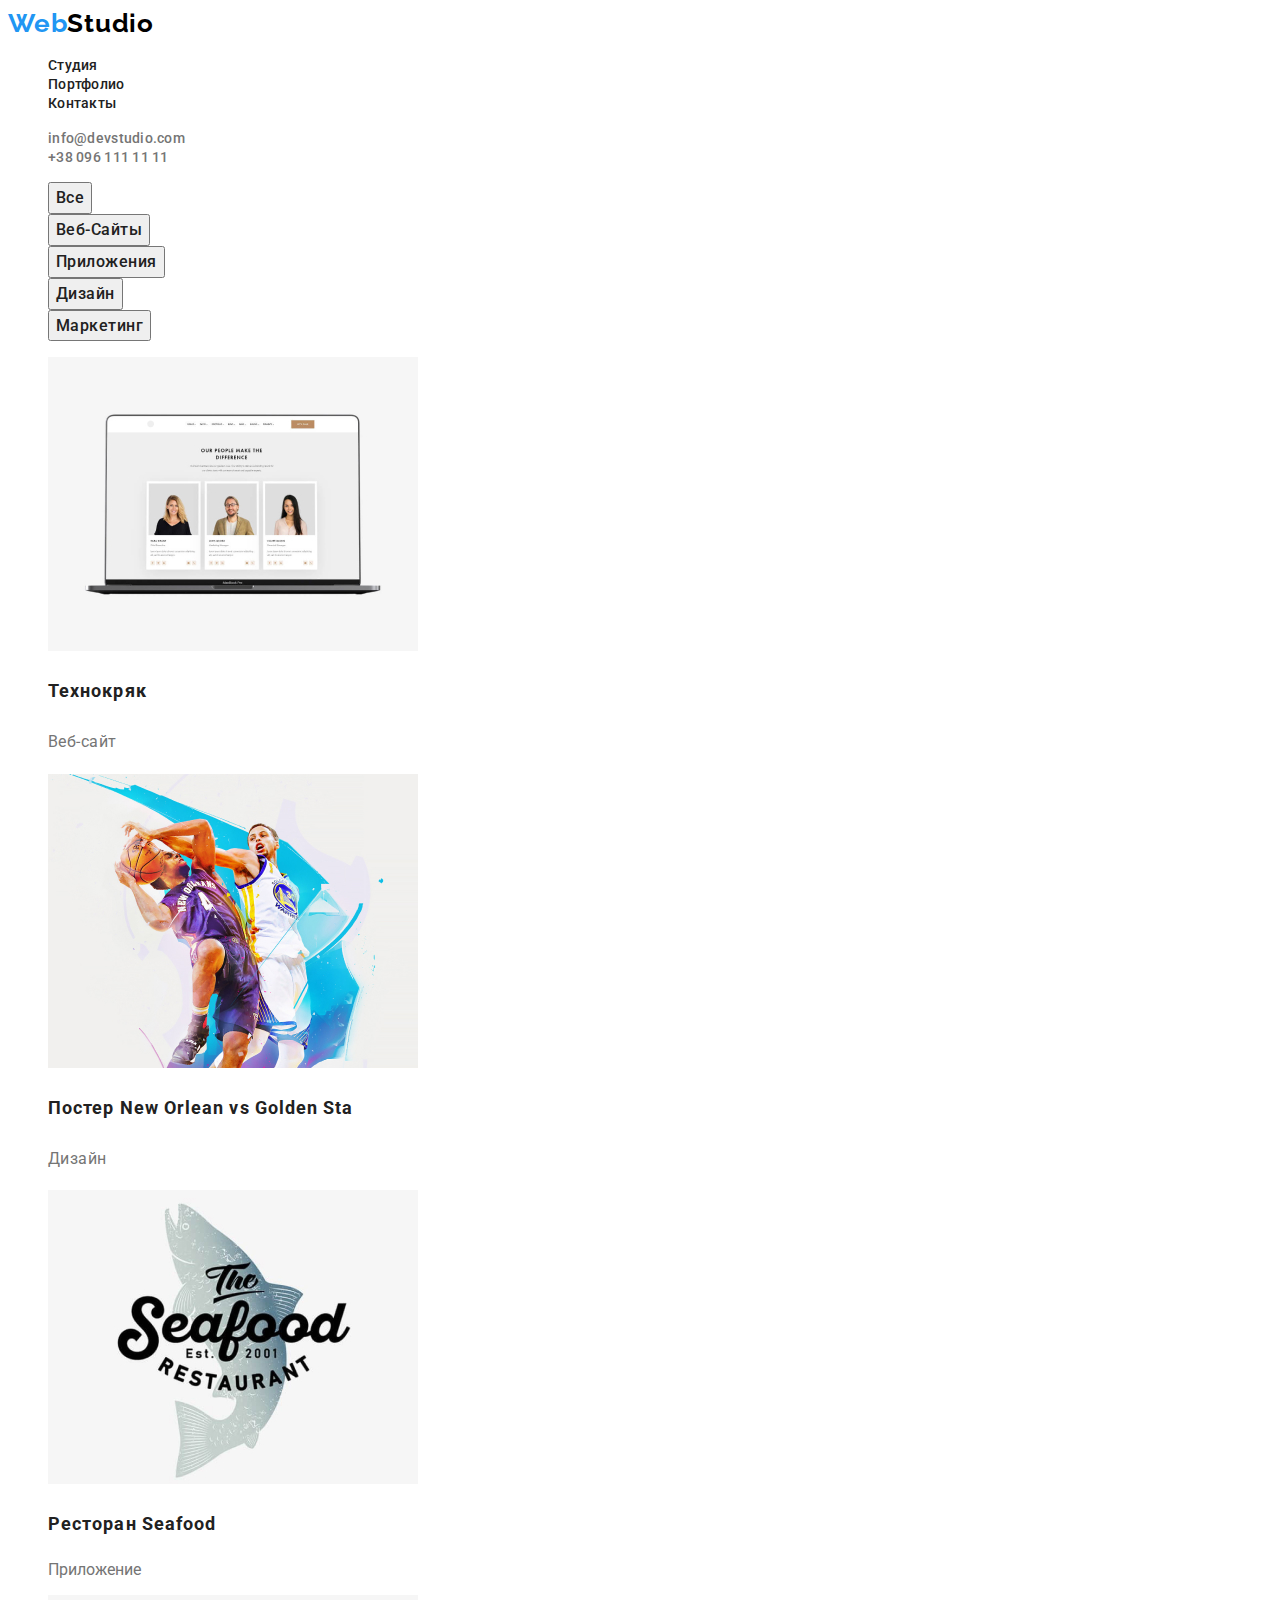
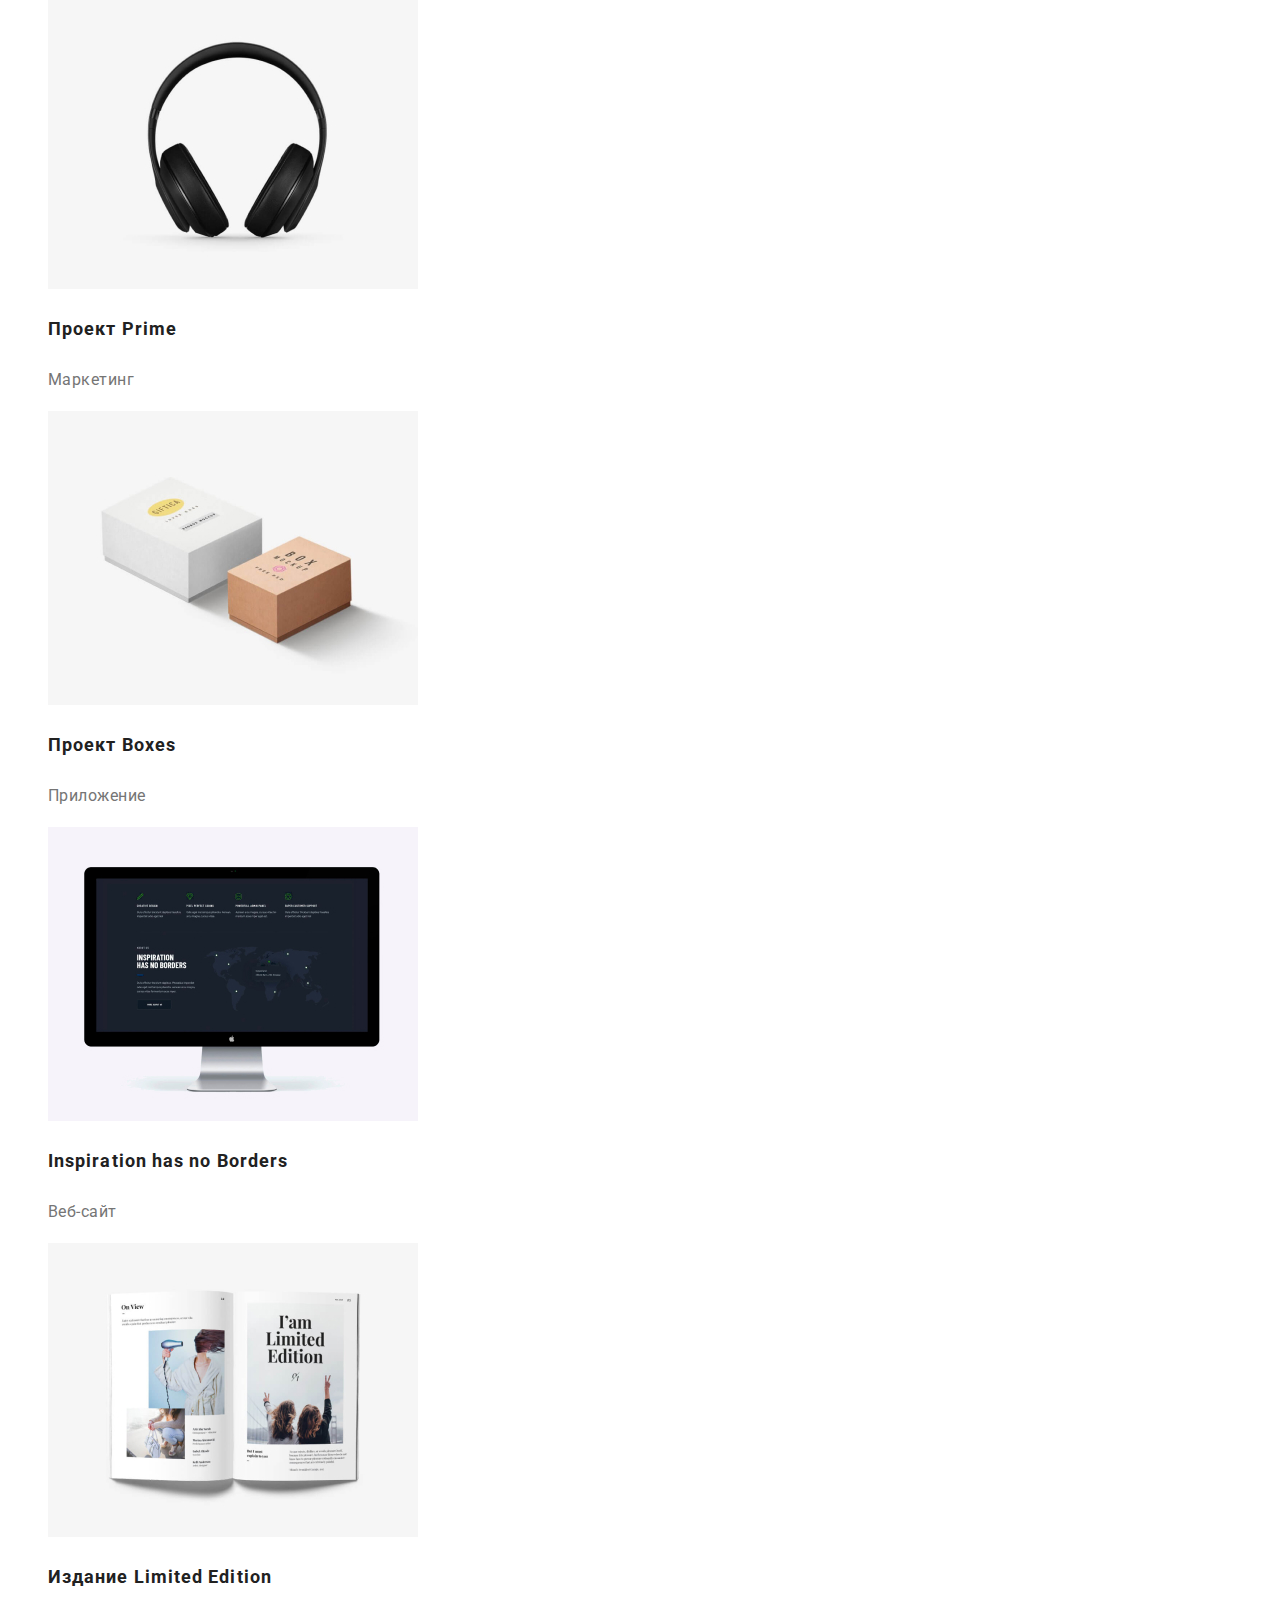
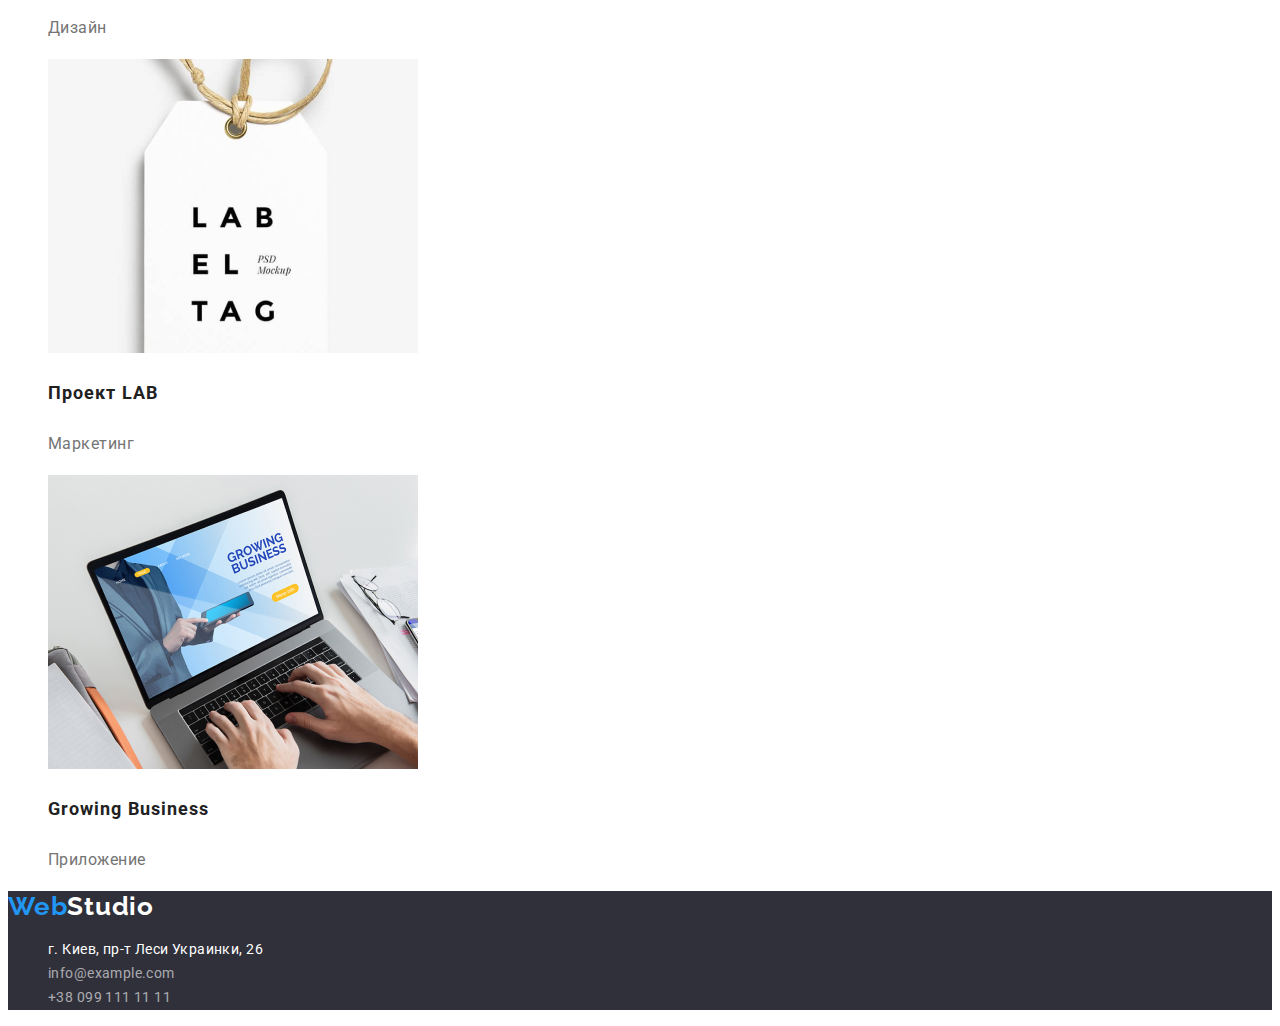
==== portfolio.html @ ed4eb2e2 "Header" ====
<!DOCTYPE html>
<html lang="ru">
<head>
    <meta charset="UTF-8">
    <meta http-equiv="X-UA-Compatible" content="IE=edge">
    <meta name="viewport" content="width=device-width, initial-scale=1.0">
    <link rel="preconnect" href="https://fonts.googleapis.com">
    <link rel="preconnect" href="https://fonts.gstatic.com" crossorigin>
    <link href="https://fonts.googleapis.com/css2?family=Raleway:wght@700&family=Roboto:wght@400;500;700;900&display=swap" rel="stylesheet">
    <title>Портфолио</title>
    <link rel="stylesheet" href="./css/style.css">

</head>
<body>
    <header>
        <nav>
            <a href="./index.html" class="logo-link link"><span class="header-logo">Web</span>Studio</a>
            <ul class="list">
                <li><a href="./index.html" class="header-link link">Студия</a></li>
                <li><a href="./portfolio.html" class="header-link link">Портфолио</a></li>
                <li><a href="" class="header-link link">Контакты</a></li>
            </ul>
        </nav>
        <ul class="list">
            <li><a href="mailto:info@devstudio.com" class="contacts-link link">info@devstudio.com</a></li>
            <li><a href="tel:+380961111111" class="contacts-link link">+38 096 111 11 11</a></li>
        </ul>
    </header>
<main>
    <section>
        <ul class="list">
            <li><button class="portfolio-btn">Все</button></li>
            <li><button class="portfolio-btn">Веб-Сайты</button></li>
            <li><button class="portfolio-btn">Приложения</button></li>
            <li><button class="portfolio-btn">Дизайн</button></li>
            <li><button class="portfolio-btn">Маркетинг</button></li>
        </ul>
        <ul class="list">
            <li>
                <img src="images/rabota1.jpg" alt="Фото пример работы" width="370">
                <h3 class="portfolio-title">Технокряк</h3>
                <p class="portfolio-text">Веб-сайт</p>
            </li>
            <li>
                <img src="images/rabota2.jpg" alt="Фото пример работы" width="370">
                <h3 class="portfolio-title">Постер New Orlean vs Golden Sta</h3>
                <p class="portfolio-text">Дизайн</p>
            </li>
            <li>
                <img src="images/rabota3.jpg" alt="Фото пример работы" width="370">
                <h3 class="portfolio-title">Ресторан Seafood</h3>
                <p>Приложение</p>
            </li>
            <li>
                <img src="images/rabota4.jpg" alt="Фото пример работы" width="370">
                <h3 class="portfolio-title">Проект Prime</h3>
                <p class="portfolio-text">Маркетинг</p>
            </li>
            <li>
                <img src="images/rabota5.jpg" alt="Фото пример работы" width="370">
                <h3 class="portfolio-title">Проект Boxes</h3>
                <p class="portfolio-text">Приложение</p>
            </li>
            <li>
                <img src="images/rabota6.jpg" alt="Фото пример работы" width="370">
                <h3 class="portfolio-title">Inspiration has no Borders</h3>
                <p class="portfolio-text">Веб-сайт</p>
            </li>
            <li>
                <img src="images/rabota7.jpg" alt="Фото пример работы" width="370">
                <h3 class="portfolio-title">Издание Limited Edition</h3>
                <p class="portfolio-text">Дизайн</p>
            </li>
            <li>
                <img src="images/rabota8.jpg" alt="Фото пример работы" width="370">
                <h3 class="portfolio-title">Проект LAB</h3>
                <p class="portfolio-text">Маркетинг</p>
            </li>
            <li>
                <img src="images/rabota9.jpg" alt="Фото пример работы" width="370">
                <h3 class="portfolio-title">Growing Business</h3>
                <p class="portfolio-text">Приложение</p>
            </li>
        </ul>
    </section>

</main>
<footer>
    <div class="footer">
        <a href="./index.html" class="footer-link link"><span class="footer-logo">Web</span>Studio</a>
        <address>
            <ul class="list">
                <li>
                    <a target="_blank"
                        href="https://www.google.com.ua/maps/search/%D0%B3.+%D0%9A%D0%B8%D0%B5%D0%B2,+%D0%BF%D1%80-%D1%82+%D0%9B%D0%B5%D1%81%D0%B8+%D0%A3%D0%BA%D1%80%D0%B0%D0%B8%D0%BD%D0%BA%D0%B8,+26/@50.428065,30.52055,13z?hl=ru"
                        class="footer-map link">г. Киев, пр-т Леси Украинки, 26</a>
                </li>
                <li>
                    <a href="mailto:info@devstudio.com" class="footer-contact link">info@example.com</a>
                </li>
                <li>
                    <a href="tel:+380961111111" class="footer-contact link">+38 099 111 11 11</a>
                </li>
        
            </ul>
        </address>

    </div>
</footer>

</body>
</html>
---- css/style.css ----
:root {
  --first-bg-color: #e5e5e5;
  --second-bg-color: #2f303a;
  --first-fonts-color: #757575;
  --second-fonts-color: #212121;
  --third-fonts-color: #ffffff;
  --accent-color: #2196f3;
}
body {
  font-family: "roboto", sans-serif;
  color: var(--first-fonts-color);
  
}
.list {
  list-style: none;
}

.link {
  outline: none;
  text-decoration: none;
}
.visually-hidden {
  position: absolute;
  white-space: nowrap;
  width: 1px;
  height: 1px;
  overflow: hidden;
  border: 0;
  padding: 0;
  clip: rect(0 0 0 0);
  clip-path: inset(50%);
  margin: -1px;
}

/*-------------- HEADER------------ */

.container{
  width: 1200px;
  padding: 0 15px;
  margin: 0 auto;
  border: solid var(--accent-color) 1px;
}
header .container{
  display: flex;
  align-items: center;
}
.header-list{
  display: flex;
}
.header-contacts{
  display: flex;
}

.header-logo {
  color: var(--accent-color);
}
.logo-link {
  font-family: "Raleway", sans-serif;
  font-weight: 700;
  font-size: 26px;
  line-height: 1.19;
  letter-spacing: 0.03em;
  color: #000000;
}
.header-link {
  color: var(--second-fonts-color);
  font-weight: 500;
  font-size: 14px;
  line-height: 1.14;
  letter-spacing: 0.02em;
}
.header-link:hover,
.header-link:focus {
  color: var(--accent-color);
}
.contacts-link {
  color: var(--first-fonts-color);
  font-weight: 500;
  font-size: 14px;
  line-height: 1.14;
  letter-spacing: 0.02em;
}
.contacts-link:hover,
.contacts-link:focus {
  color: var(--accent-color);
}

/*-------------- HERO------------ */
.hero-contend {
  background-color: var(--second-bg-color);
}
.hero-title {
  color: var(--third-fonts-color);
  font-weight: 900;
  font-size: 44px;
  line-height: 1.36;
  text-transform: uppercase;
}
.hero-btn {
  color: var(--third-fonts-color);
  background-color: var(--accent-color);
  font-family: inherit;
  font-weight: 700;
  font-size: 16px;
  line-height: 1.88;
}

/*-------------- FEATURES------------ */

.features-title {
  font-weight: 700;
  font-size: 14px;
  line-height: 1.14;
  letter-spacing: 0.03em;
  text-transform: uppercase;
  color: #212121;
}
.features-text {
  font-weight: 400;
  font-size: 14px;
  line-height: 1.71;
  letter-spacing: 0.03em;
}

/*-------------- ABOUT------------ */
.about-title {
  font-size: 36px;
  line-height: 1.16;
  letter-spacing: 0.03em;
  color: var(--second-fonts-color);
}

/*-------------- TEAM------------ */
.team-title {
  font-size: 36px;
  line-height: 1.16;
  letter-spacing: 0.03em;
  color: var(--second-fonts-color);
}
.team-name {
  font-weight: 500;
  font-size: 16px;
  line-height: 1.19;
  letter-spacing: 0.03em;
  color: var(--second-fonts-color);
}
.team-position {
  font-size: 16px;
  line-height: 1.19;
  letter-spacing: 0.03em;
}

/*-------------- FOOTER------------ */
.footer {
  background-color: var(--second-bg-color);
}
.footer-link {
  font-family: "Raleway";
  font-weight: 700;
  font-size: 26px;
  line-height: 1.19;
  letter-spacing: 0.03em;
  color: var(--third-fonts-color);
}
.footer-logo {
  color: var(--accent-color);
}
.footer-map {
  font-family: "Roboto";
  font-style: normal;
  font-size: 14px;
  line-height: 1.71;
  letter-spacing: 0.03em;
  color: var(--third-fonts-color);
}
.footer-contact {
  font-family: "Roboto";
  font-style: normal;
  font-size: 14px;
  line-height: 1.71;
  letter-spacing: 0.03em;
  color: rgba(255, 255, 255, 0.6);
}

/*-------------- PORFOLIO------------ */
.portfolio-btn {
  font-family: inherit;
  font-weight: 500;
  font-size: 16px;
  line-height: 1.62;
  letter-spacing: 0.03em;
  color: var(--second-fonts-color);
}
.portfolio-btn:hover,
.portfolio-btn:focus {
  color: var(--third-fonts-color);
  background-color: var(--accent-color);
}
.portfolio-title {
  font-size: 18px;
  line-height: 2;
  letter-spacing: 0.06em;
  color: var(--second-fonts-color);
}
.portfolio-text {
  font-weight: 400;
  font-size: 16px;
  line-height: 1.88;
  letter-spacing: 0.03em;
}
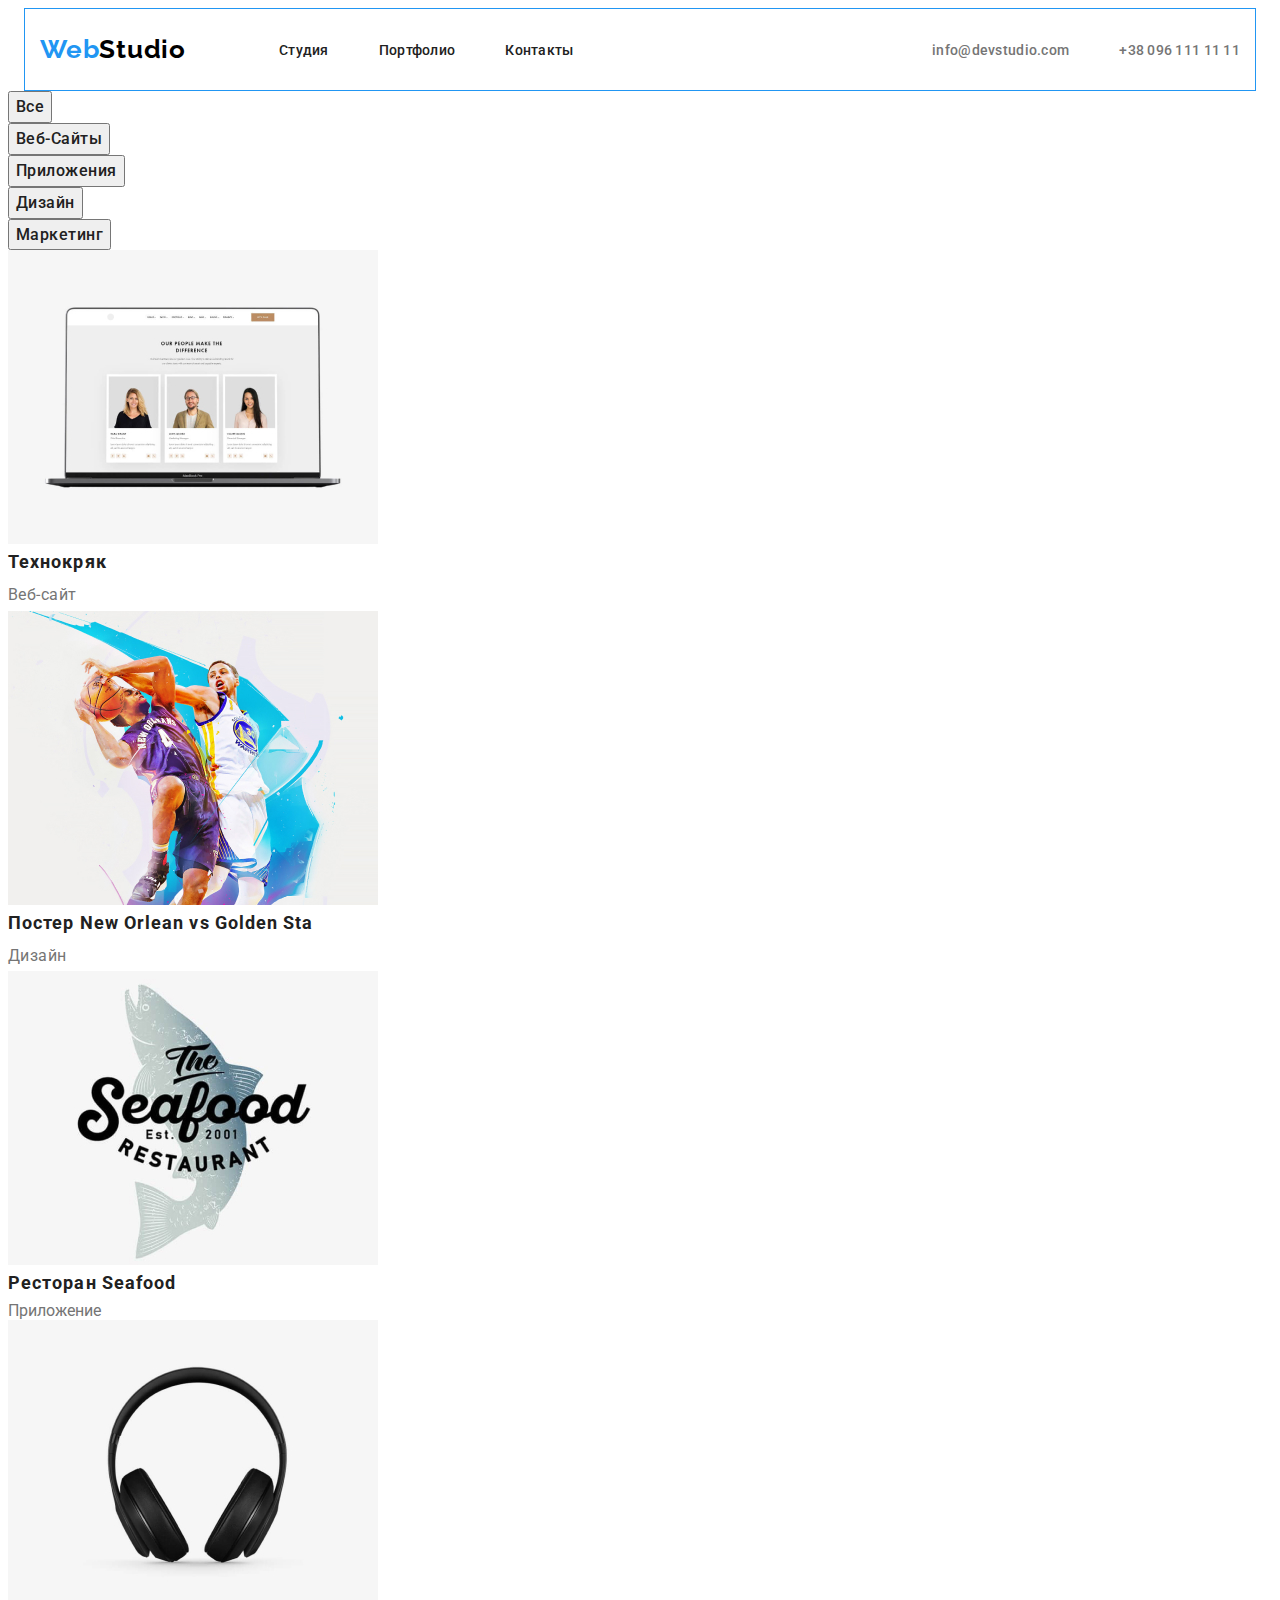
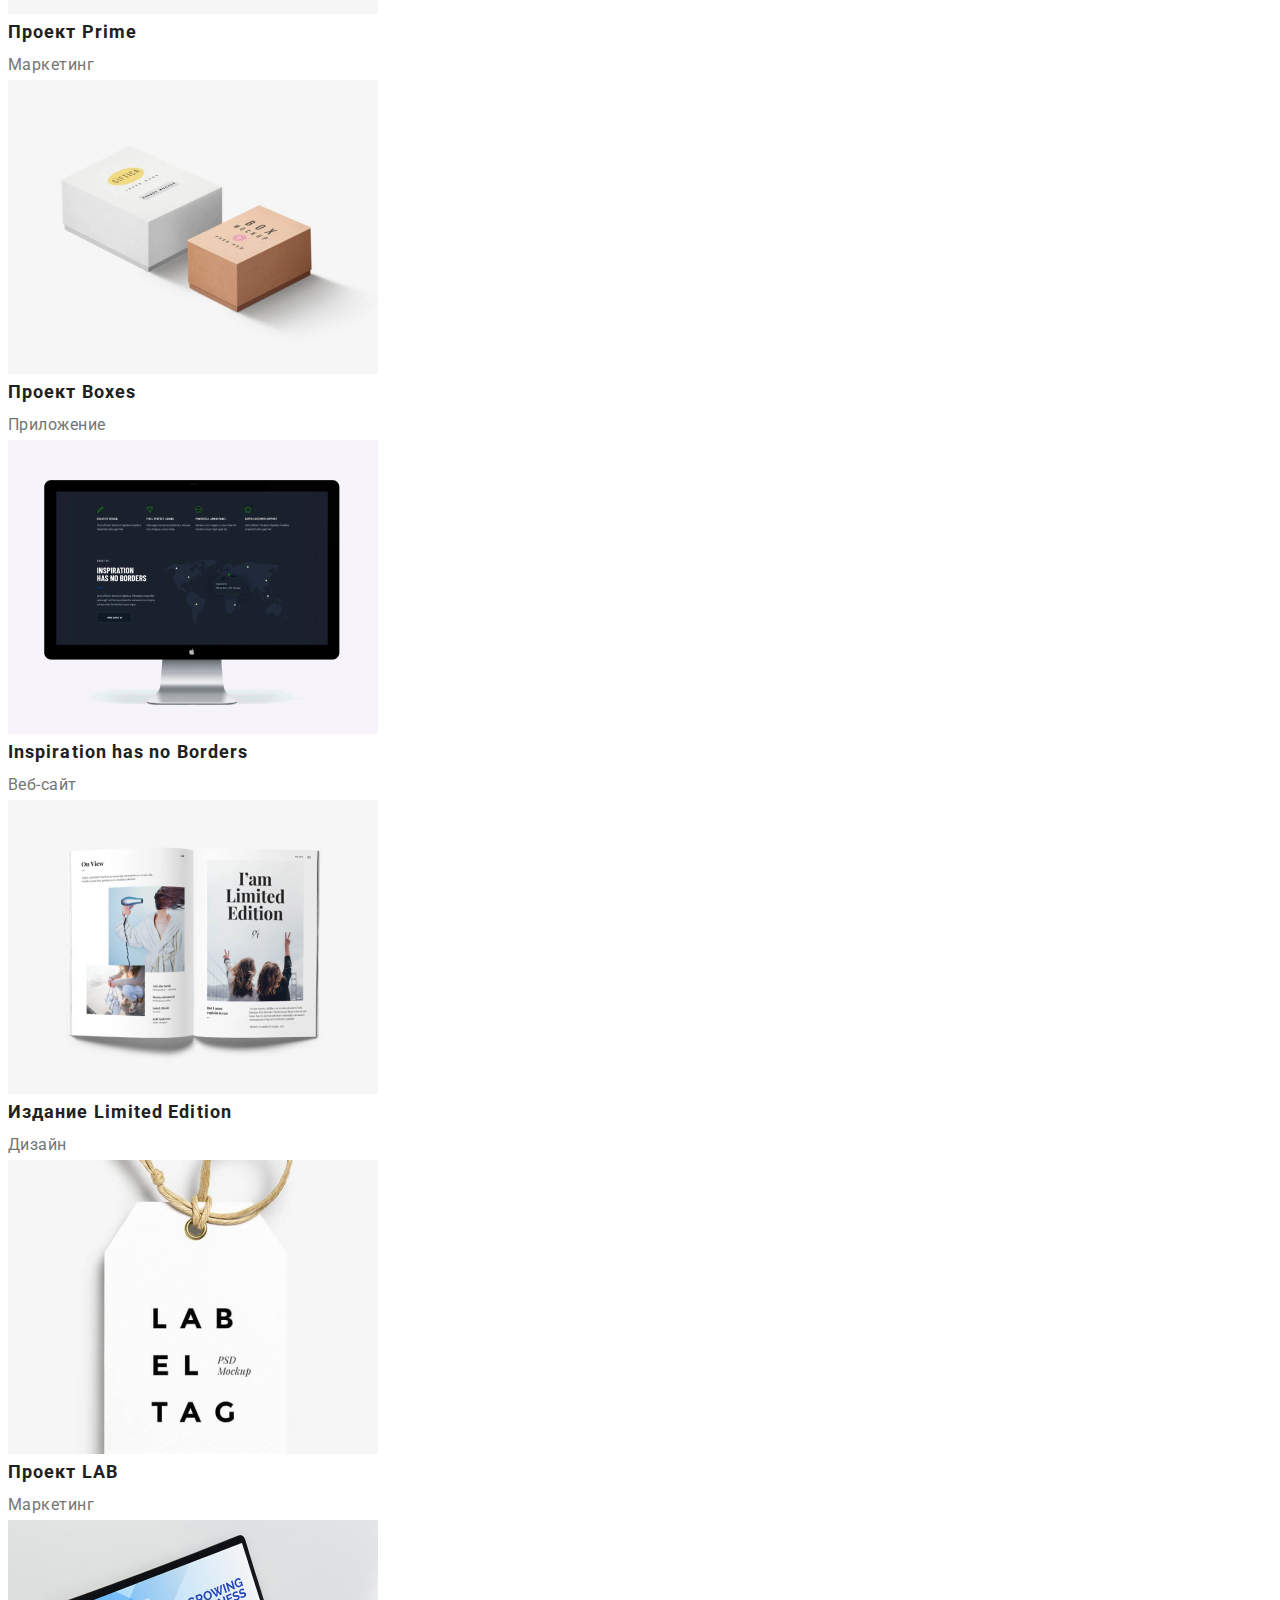
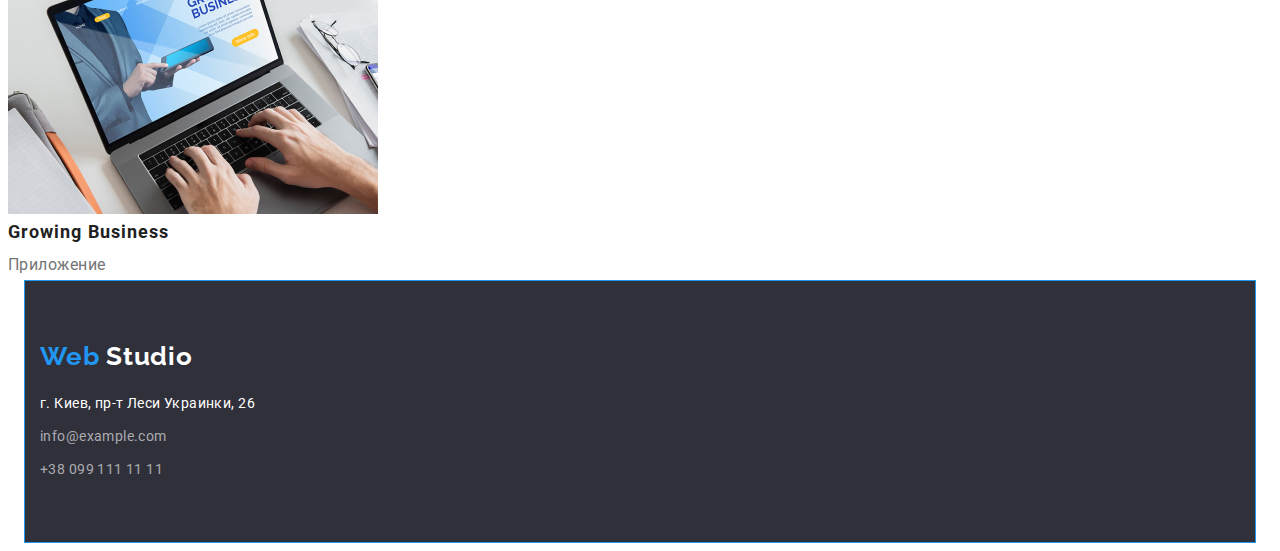
==== commit 9d1866aa: "index done" ====
--- a/portfolio.html
+++ b/portfolio.html
@@ -13,18 +13,24 @@
 </head>
 <body>
     <header>
-        <nav>
+        <div class="container">
             <a href="./index.html" class="logo-link link"><span class="header-logo">Web</span>Studio</a>
-            <ul class="list">
-                <li><a href="./index.html" class="header-link link">Студия</a></li>
-                <li><a href="./portfolio.html" class="header-link link">Портфолио</a></li>
-                <li><a href="" class="header-link link">Контакты</a></li>
-            </ul>
-        </nav>
-        <ul class="list">
-            <li><a href="mailto:info@devstudio.com" class="contacts-link link">info@devstudio.com</a></li>
-            <li><a href="tel:+380961111111" class="contacts-link link">+38 096 111 11 11</a></li>
-        </ul>
+            <nav class="header-nav">
+                <ul class="header-list list">
+                    <li class="nav-item"><a href="./index.html" class="link header-link">Студия</a></li>
+                    <li class="nav-item"><a href="./portfolio.html" class="link header-link">Портфолио</a></li>
+                    <li class="nav-item"><a href="./" class="link header-link">Контакты</a></li>
+                </ul>
+            </nav>
+            <div class="header-conects">
+                <ul class="header-contacts list">
+                    <li class="contact-item"><a href="mailto:info@devstudio.com"
+                            class="contacts-link link">info@devstudio.com</a></li>
+                    <li class="contact-item"><a href="tel:+380961111111" class="contacts-link link">+38 096 111 11 11</a></li>
+                </ul>
+            </div>
+        </div>
+
     </header>
 <main>
     <section>
@@ -86,27 +92,26 @@
 
 </main>
 <footer>
-    <div class="footer">
-        <a href="./index.html" class="footer-link link"><span class="footer-logo">Web</span>Studio</a>
-        <address>
+    <div class="container footer">
+        <a class="footer-link link" href="./index.html"><span class="footer-logo">Web</span> Studio</a>
+        <address class="footer-adress">
             <ul class="list">
-                <li>
+                <li class="adress-item">
                     <a target="_blank"
                         href="https://www.google.com.ua/maps/search/%D0%B3.+%D0%9A%D0%B8%D0%B5%D0%B2,+%D0%BF%D1%80-%D1%82+%D0%9B%D0%B5%D1%81%D0%B8+%D0%A3%D0%BA%D1%80%D0%B0%D0%B8%D0%BD%D0%BA%D0%B8,+26/@50.428065,30.52055,13z?hl=ru"
-                        class="footer-map link">г. Киев, пр-т Леси Украинки, 26</a>
+                        class="footer-map link">г.
+                        Киев, пр-т Леси Украинки, 26</a>
                 </li>
-                <li>
+                <li class="adress-item">
                     <a href="mailto:info@devstudio.com" class="footer-contact link">info@example.com</a>
                 </li>
-                <li>
+                <li class="adress-item">
                     <a href="tel:+380961111111" class="footer-contact link">+38 099 111 11 11</a>
                 </li>
-        
+    
             </ul>
         </address>
-
     </div>
 </footer>
-
 </body>
 </html>--- a/css/style.css
+++ b/css/style.css
@@ -5,6 +5,19 @@
   --second-fonts-color: #212121;
   --third-fonts-color: #ffffff;
   --accent-color: #2196f3;
+}
+p,h1,h2,h3,h4,h5,h6{
+  margin: 0;
+}
+ul,ol{
+  margin: 0;
+  padding-left: 0;
+}
+img{
+  display: block;
+}
+button{
+  display: block;
 }
 body {
   font-family: "roboto", sans-serif;
@@ -32,7 +45,7 @@
   margin: -1px;
 }
 
-/*-------------- HEADER------------ */
+/*-------------- HEADER-------------- */
 
 .container{
   width: 1200px;
@@ -61,7 +74,13 @@
   line-height: 1.19;
   letter-spacing: 0.03em;
   color: #000000;
-}
+
+  margin-right: 93px;
+  padding-top:25px ;
+  padding-bottom: 25px;
+}
+
+
 .header-link {
   color: var(--second-fonts-color);
   font-weight: 500;
@@ -69,10 +88,17 @@
   line-height: 1.14;
   letter-spacing: 0.02em;
 }
+.nav-item:not(:last-child){
+  margin-right: 50px;
+}
+
 .header-link:hover,
 .header-link:focus {
   color: var(--accent-color);
 }
+.header-conects{
+  margin-left: auto;
+}
 .contacts-link {
   color: var(--first-fonts-color);
   font-weight: 500;
@@ -80,21 +106,35 @@
   line-height: 1.14;
   letter-spacing: 0.02em;
 }
+.contact-item:not(:first-child){
+  margin-left: 50px;
+}
+
+
+
 .contacts-link:hover,
 .contacts-link:focus {
   color: var(--accent-color);
 }
 
+
 /*-------------- HERO------------ */
 .hero-contend {
   background-color: var(--second-bg-color);
-}
+  padding-top: 200px;
+  padding-bottom: 200px;
+}
+
 .hero-title {
   color: var(--third-fonts-color);
   font-weight: 900;
   font-size: 44px;
   line-height: 1.36;
   text-transform: uppercase;
+  text-align: center;
+  max-width: 696px;
+  margin: 0 auto ;
+  margin-bottom: 30px;
 }
 .hero-btn {
   color: var(--third-fonts-color);
@@ -103,9 +143,17 @@
   font-weight: 700;
   font-size: 16px;
   line-height: 1.88;
+  align-items: center;
+  text-align: center;
+  letter-spacing: 0.06em;
+  margin: 0 auto;
+
 }
 
 /*-------------- FEATURES------------ */
+.features{
+  padding: 94px 0;
+}
 
 .features-title {
   font-weight: 700;
@@ -114,6 +162,14 @@
   letter-spacing: 0.03em;
   text-transform: uppercase;
   color: #212121;
+
+  margin-bottom: 10px;
+}
+.features-list{
+  display: flex;
+}
+.features-item:not(:last-child){
+  margin-right: 30px;
 }
 .features-text {
   font-weight: 400;
@@ -123,19 +179,47 @@
 }
 
 /*-------------- ABOUT------------ */
+.about {
+  padding-bottom: 94px; 
+}
+.about-list{
+  display: flex;
+}
+.about-item:not(:last-child){
+  margin-right: 30px;
+}
 .about-title {
   font-size: 36px;
   line-height: 1.16;
   letter-spacing: 0.03em;
   color: var(--second-fonts-color);
+  text-align: center;
+  letter-spacing: 0.03em;
+
+  margin-bottom: 50px;
 }
 
 /*-------------- TEAM------------ */
+.team{
+  padding-bottom: 94px;
+}
+.team-list{
+  display: flex;
+}
+.team-item:not(:last-child){
+  margin-right: 30px;
+}
 .team-title {
   font-size: 36px;
   line-height: 1.16;
   letter-spacing: 0.03em;
   color: var(--second-fonts-color);
+  text-align: center;
+  letter-spacing: 0.03em;
+  margin-bottom: 50px;
+}
+.team-img{
+  margin-bottom: 30px;
 }
 .team-name {
   font-weight: 500;
@@ -143,16 +227,25 @@
   line-height: 1.19;
   letter-spacing: 0.03em;
   color: var(--second-fonts-color);
+  text-align: center;
+  letter-spacing: 0.03em;
+
+  margin-bottom: 10px;
 }
 .team-position {
   font-size: 16px;
   line-height: 1.19;
   letter-spacing: 0.03em;
-}
+  text-align: center;
+  letter-spacing: 0.03em;
+}
+
 
 /*-------------- FOOTER------------ */
 .footer {
   background-color: var(--second-bg-color);
+  padding-top: 60px;
+  padding-bottom: 60px;
 }
 .footer-link {
   font-family: "Raleway";
@@ -181,6 +274,12 @@
   letter-spacing: 0.03em;
   color: rgba(255, 255, 255, 0.6);
 }
+.adress-item:not(:last-child){
+  margin-bottom: 9px;
+}
+.footer-adress{
+  margin-top: 20px;
+}
 
 /*-------------- PORFOLIO------------ */
 .portfolio-btn {
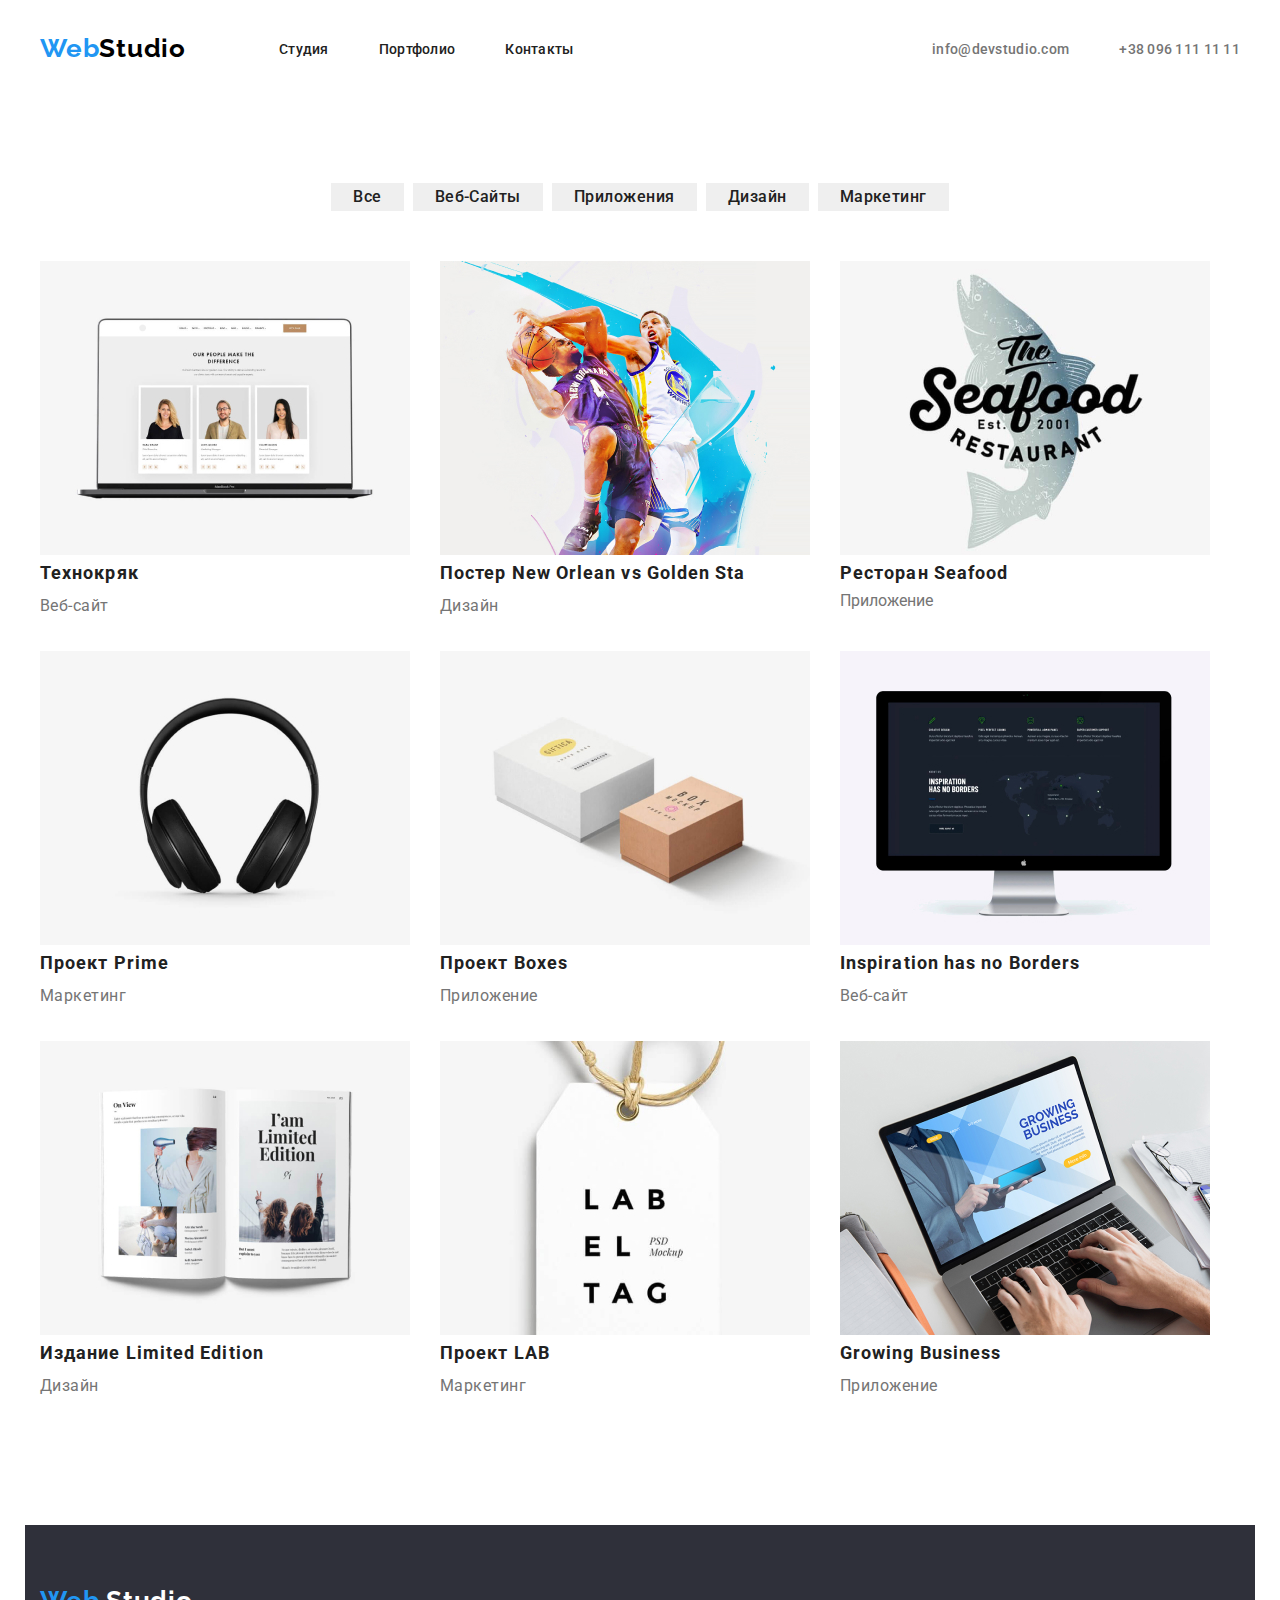
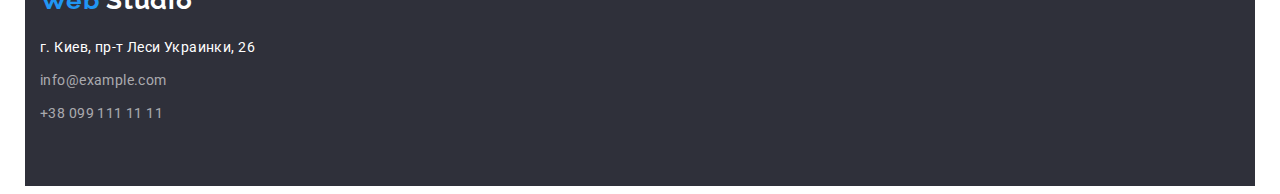
==== commit 6a97e6d8: "finish" ====
--- a/portfolio.html
+++ b/portfolio.html
@@ -33,61 +33,63 @@
 
     </header>
 <main>
-    <section>
-        <ul class="list">
-            <li><button class="portfolio-btn">Все</button></li>
-            <li><button class="portfolio-btn">Веб-Сайты</button></li>
-            <li><button class="portfolio-btn">Приложения</button></li>
-            <li><button class="portfolio-btn">Дизайн</button></li>
-            <li><button class="portfolio-btn">Маркетинг</button></li>
-        </ul>
-        <ul class="list">
-            <li>
-                <img src="images/rabota1.jpg" alt="Фото пример работы" width="370">
-                <h3 class="portfolio-title">Технокряк</h3>
-                <p class="portfolio-text">Веб-сайт</p>
-            </li>
-            <li>
-                <img src="images/rabota2.jpg" alt="Фото пример работы" width="370">
-                <h3 class="portfolio-title">Постер New Orlean vs Golden Sta</h3>
-                <p class="portfolio-text">Дизайн</p>
-            </li>
-            <li>
-                <img src="images/rabota3.jpg" alt="Фото пример работы" width="370">
-                <h3 class="portfolio-title">Ресторан Seafood</h3>
-                <p>Приложение</p>
-            </li>
-            <li>
-                <img src="images/rabota4.jpg" alt="Фото пример работы" width="370">
-                <h3 class="portfolio-title">Проект Prime</h3>
-                <p class="portfolio-text">Маркетинг</p>
-            </li>
-            <li>
-                <img src="images/rabota5.jpg" alt="Фото пример работы" width="370">
-                <h3 class="portfolio-title">Проект Boxes</h3>
-                <p class="portfolio-text">Приложение</p>
-            </li>
-            <li>
-                <img src="images/rabota6.jpg" alt="Фото пример работы" width="370">
-                <h3 class="portfolio-title">Inspiration has no Borders</h3>
-                <p class="portfolio-text">Веб-сайт</p>
-            </li>
-            <li>
-                <img src="images/rabota7.jpg" alt="Фото пример работы" width="370">
-                <h3 class="portfolio-title">Издание Limited Edition</h3>
-                <p class="portfolio-text">Дизайн</p>
-            </li>
-            <li>
-                <img src="images/rabota8.jpg" alt="Фото пример работы" width="370">
-                <h3 class="portfolio-title">Проект LAB</h3>
-                <p class="portfolio-text">Маркетинг</p>
-            </li>
-            <li>
-                <img src="images/rabota9.jpg" alt="Фото пример работы" width="370">
-                <h3 class="portfolio-title">Growing Business</h3>
-                <p class="portfolio-text">Приложение</p>
-            </li>
-        </ul>
+    <section class="porfolio">
+        <div class="container">
+            <ul class="porfolio-buttons list">
+                <li class="portfolio-item"><button class="portfolio-btn btn">Все</button></li>
+                <li class="portfolio-item"><button class="portfolio-btn btn">Веб-Сайты</button></li>
+                <li class="portfolio-item"><button class="portfolio-btn btn">Приложения</button></li>
+                <li class="portfolio-item"><button class="portfolio-btn btn">Дизайн</button></li>
+                <li class="portfolio-item"><button class="portfolio-btn btn">Маркетинг</button></li>
+            </ul>
+            <ul class="example-list list">
+                <li class="example-item">
+                    <img src="images/rabota1.jpg" alt="Фото пример работы" width="370">
+                    <h3 class="portfolio-title">Технокряк</h3>
+                    <p class="portfolio-text">Веб-сайт</p>
+                </li>
+                <li class="example-item">
+                    <img src="images/rabota2.jpg" alt="Фото пример работы" width="370">
+                    <h3 class="portfolio-title">Постер New Orlean vs Golden Sta</h3>
+                    <p class="portfolio-text">Дизайн</p>
+                </li>
+                <li class="example-item">
+                    <img src="images/rabota3.jpg" alt="Фото пример работы" width="370">
+                    <h3 class="portfolio-title">Ресторан Seafood</h3>
+                    <p>Приложение</p>
+                </li>
+                <li class="example-item">
+                    <img src="images/rabota4.jpg" alt="Фото пример работы" width="370">
+                    <h3 class="portfolio-title">Проект Prime</h3>
+                    <p class="portfolio-text">Маркетинг</p>
+                </li>
+                <li class="example-item">
+                    <img src="images/rabota5.jpg" alt="Фото пример работы" width="370">
+                    <h3 class="portfolio-title">Проект Boxes</h3>
+                    <p class="portfolio-text">Приложение</p>
+                </li>
+                <li class="example-item">
+                    <img src="images/rabota6.jpg" alt="Фото пример работы" width="370">
+                    <h3 class="portfolio-title">Inspiration has no Borders</h3>
+                    <p class="portfolio-text">Веб-сайт</p>
+                </li>
+                <li class="example-item">
+                    <img src="images/rabota7.jpg" alt="Фото пример работы" width="370">
+                    <h3 class="portfolio-title">Издание Limited Edition</h3>
+                    <p class="portfolio-text">Дизайн</p>
+                </li>
+                <li class="example-item">
+                    <img src="images/rabota8.jpg" alt="Фото пример работы" width="370">
+                    <h3 class="portfolio-title">Проект LAB</h3>
+                    <p class="portfolio-text">Маркетинг</p>
+                </li>
+                <li class="example-item">
+                    <img src="images/rabota9.jpg" alt="Фото пример работы" width="370">
+                    <h3 class="portfolio-title">Growing Business</h3>
+                    <p class="portfolio-text">Приложение</p>
+                </li>
+            </ul>
+        </div>
     </section>
 
 </main>
--- a/css/style.css
+++ b/css/style.css
@@ -44,6 +44,9 @@
   clip-path: inset(50%);
   margin: -1px;
 }
+.btn{
+  border: none;
+}
 
 /*-------------- HEADER-------------- */
 
@@ -51,7 +54,6 @@
   width: 1200px;
   padding: 0 15px;
   margin: 0 auto;
-  border: solid var(--accent-color) 1px;
 }
 header .container{
   display: flex;
@@ -282,6 +284,10 @@
 }
 
 /*-------------- PORFOLIO------------ */
+.porfolio{
+  padding-top: 94px;
+  padding-bottom: 94px;
+}
 .portfolio-btn {
   font-family: inherit;
   font-weight: 500;
@@ -289,11 +295,35 @@
   line-height: 1.62;
   letter-spacing: 0.03em;
   color: var(--second-fonts-color);
+
+
+  padding-left: 22px;
+  padding-right: 22px;
+
+}
+.portfolio-item:not(:last-child){
+  margin-right: 9px;
 }
 .portfolio-btn:hover,
 .portfolio-btn:focus {
   color: var(--third-fonts-color);
   background-color: var(--accent-color);
+}
+.porfolio-buttons{
+  display: flex;
+  justify-content: center;
+  margin-bottom: 50px;
+}
+.example-list{
+  display: flex;
+  flex-wrap: wrap;
+}
+.example-item{
+  margin-bottom: 30px;
+}
+.example-item:not(:nth-child(3n)){
+  margin-right: 30px;
+
 }
 .portfolio-title {
   font-size: 18px;
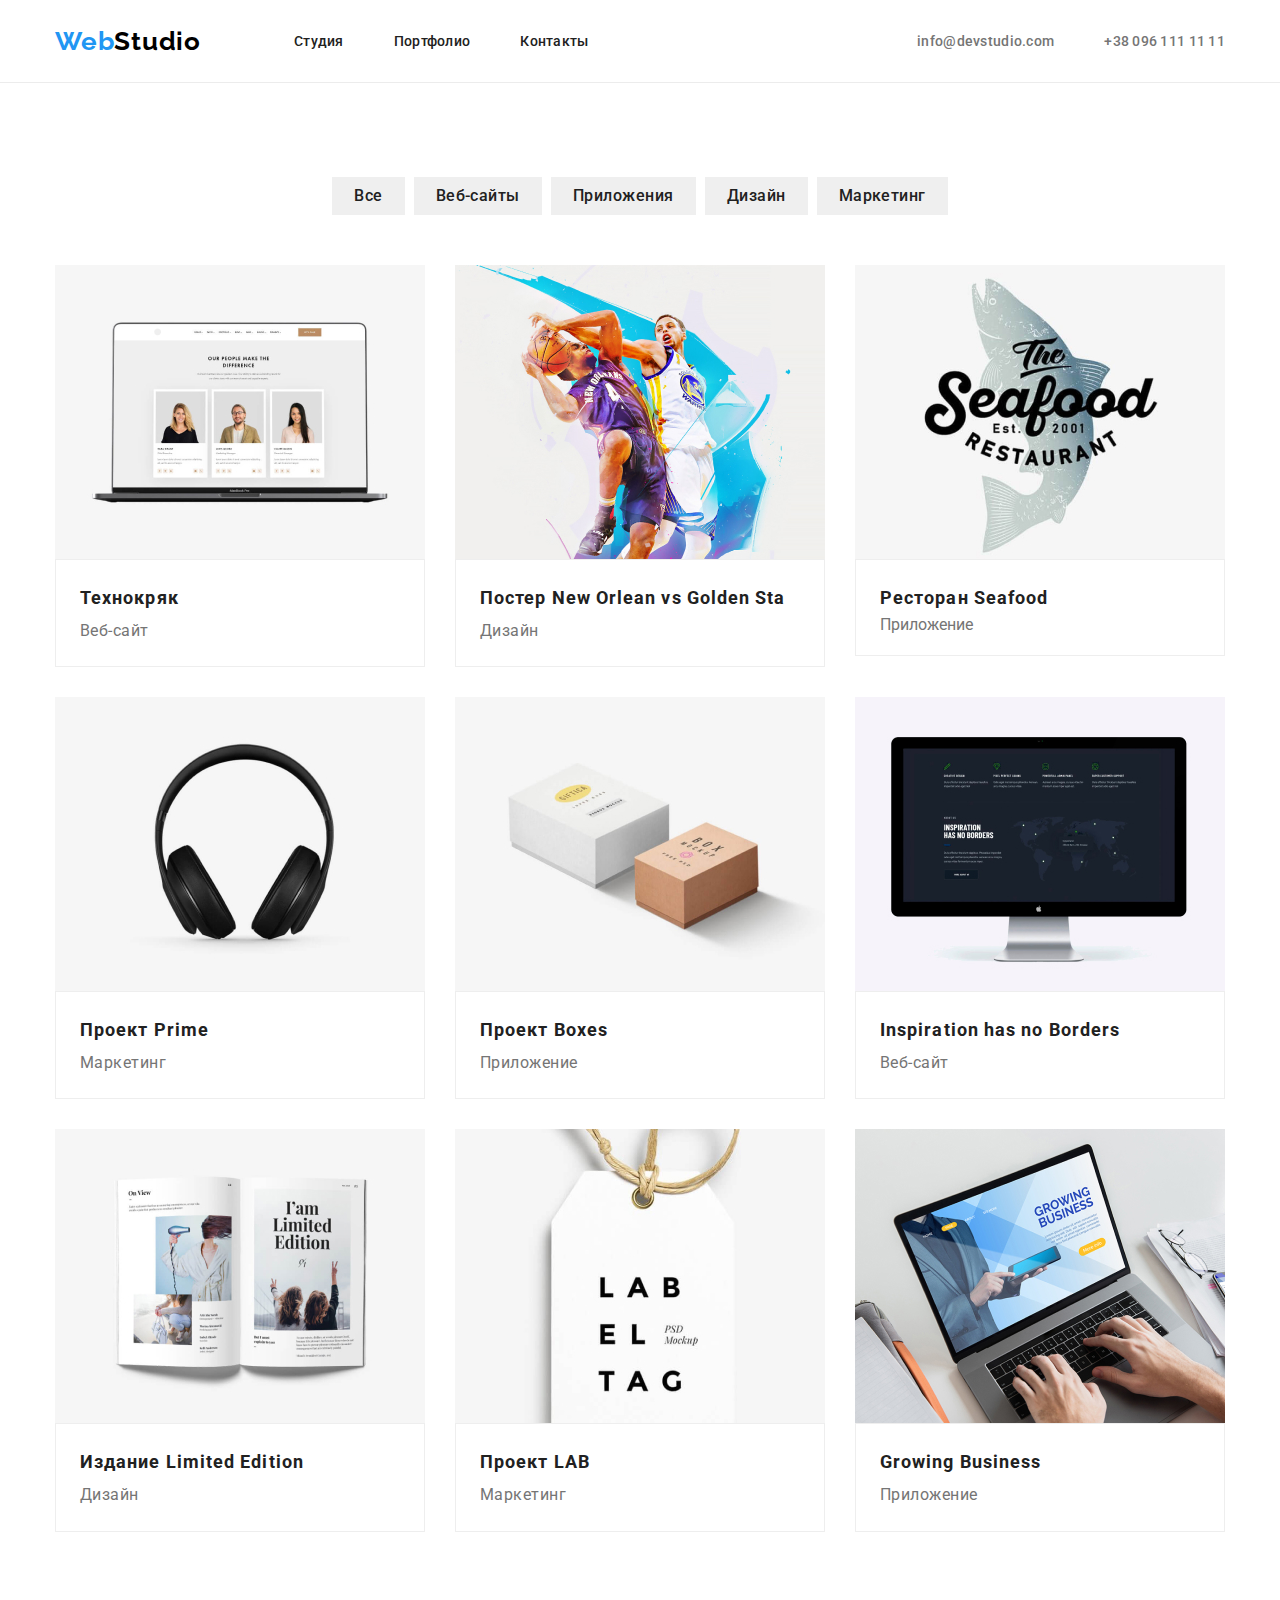
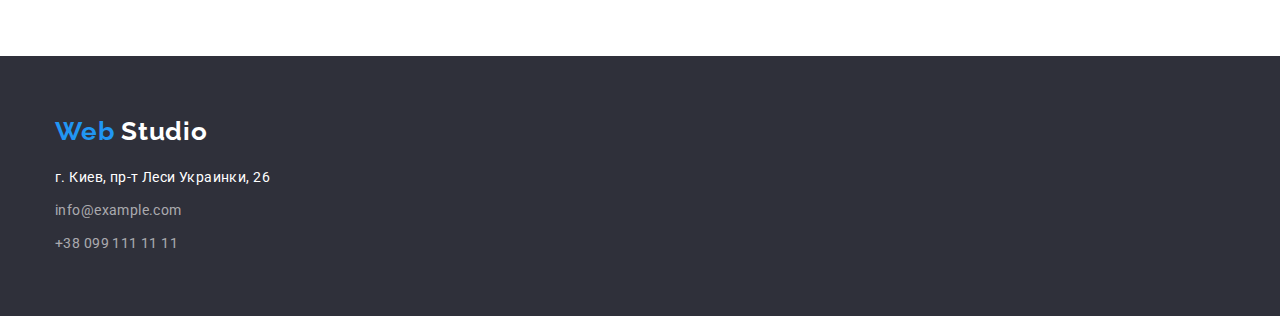
==== commit fc0d9c93: "check mistake" ====
--- a/portfolio.html
+++ b/portfolio.html
@@ -8,11 +8,12 @@
     <link rel="preconnect" href="https://fonts.gstatic.com" crossorigin>
     <link href="https://fonts.googleapis.com/css2?family=Raleway:wght@700&family=Roboto:wght@400;500;700;900&display=swap" rel="stylesheet">
     <title>Портфолио</title>
+    <link rel="stylesheet" href="https://cdnjs.cloudflare.com/ajax/libs/modern-normalize/1.1.0/modern-normalize.min.css">
     <link rel="stylesheet" href="./css/style.css">
 
 </head>
 <body>
-    <header>
+    <header class="header portfolio-header">
         <div class="container">
             <a href="./index.html" class="logo-link link"><span class="header-logo">Web</span>Studio</a>
             <nav class="header-nav">
@@ -33,11 +34,11 @@
 
     </header>
 <main>
-    <section class="porfolio">
+    <section class="portfolio">
         <div class="container">
             <ul class="porfolio-buttons list">
                 <li class="portfolio-item"><button class="portfolio-btn btn">Все</button></li>
-                <li class="portfolio-item"><button class="portfolio-btn btn">Веб-Сайты</button></li>
+                <li class="portfolio-item"><button class="portfolio-btn btn">Веб-cайты</button></li>
                 <li class="portfolio-item"><button class="portfolio-btn btn">Приложения</button></li>
                 <li class="portfolio-item"><button class="portfolio-btn btn">Дизайн</button></li>
                 <li class="portfolio-item"><button class="portfolio-btn btn">Маркетинг</button></li>
@@ -45,56 +46,74 @@
             <ul class="example-list list">
                 <li class="example-item">
                     <img src="images/rabota1.jpg" alt="Фото пример работы" width="370">
+                    <div class="example-about">
                     <h3 class="portfolio-title">Технокряк</h3>
                     <p class="portfolio-text">Веб-сайт</p>
+                    </div>
                 </li>
                 <li class="example-item">
                     <img src="images/rabota2.jpg" alt="Фото пример работы" width="370">
-                    <h3 class="portfolio-title">Постер New Orlean vs Golden Sta</h3>
-                    <p class="portfolio-text">Дизайн</p>
+                    <div class="example-about">
+                        <h3 class="portfolio-title">Постер New Orlean vs Golden Sta</h3>
+                        <p class="portfolio-text">Дизайн</p>
+                    </div>
                 </li>
                 <li class="example-item">
                     <img src="images/rabota3.jpg" alt="Фото пример работы" width="370">
-                    <h3 class="portfolio-title">Ресторан Seafood</h3>
-                    <p>Приложение</p>
+                    <div class="example-about">
+                        <h3 class="portfolio-title">Ресторан Seafood</h3>
+                        <p>Приложение</p>
+                    </div>
                 </li>
                 <li class="example-item">
                     <img src="images/rabota4.jpg" alt="Фото пример работы" width="370">
-                    <h3 class="portfolio-title">Проект Prime</h3>
-                    <p class="portfolio-text">Маркетинг</p>
+                    <div class="example-about">
+                        <h3 class="portfolio-title">Проект Prime</h3>
+                        <p class="portfolio-text">Маркетинг</p>
+                    </div>
                 </li>
                 <li class="example-item">
                     <img src="images/rabota5.jpg" alt="Фото пример работы" width="370">
-                    <h3 class="portfolio-title">Проект Boxes</h3>
-                    <p class="portfolio-text">Приложение</p>
+                    <div class="example-about">
+                        <h3 class="portfolio-title">Проект Boxes</h3>
+                        <p class="portfolio-text">Приложение</p>
+                    </div>
                 </li>
                 <li class="example-item">
                     <img src="images/rabota6.jpg" alt="Фото пример работы" width="370">
-                    <h3 class="portfolio-title">Inspiration has no Borders</h3>
-                    <p class="portfolio-text">Веб-сайт</p>
+                    <div class="example-about">
+                        <h3 class="portfolio-title">Inspiration has no Borders</h3>
+                        <p class="portfolio-text">Веб-сайт</p>
+                    </div>
                 </li>
                 <li class="example-item">
                     <img src="images/rabota7.jpg" alt="Фото пример работы" width="370">
-                    <h3 class="portfolio-title">Издание Limited Edition</h3>
-                    <p class="portfolio-text">Дизайн</p>
+                    <div class="example-about">
+                        <h3 class="portfolio-title">Издание Limited Edition</h3>
+                        <p class="portfolio-text">Дизайн</p>
+                    </div>
                 </li>
                 <li class="example-item">
                     <img src="images/rabota8.jpg" alt="Фото пример работы" width="370">
-                    <h3 class="portfolio-title">Проект LAB</h3>
-                    <p class="portfolio-text">Маркетинг</p>
+                    <div class="example-about">
+                        <h3 class="portfolio-title">Проект LAB</h3>
+                        <p class="portfolio-text">Маркетинг</p>
+                    </div>
                 </li>
                 <li class="example-item">
                     <img src="images/rabota9.jpg" alt="Фото пример работы" width="370">
-                    <h3 class="portfolio-title">Growing Business</h3>
-                    <p class="portfolio-text">Приложение</p>
+                    <div class="example-about">
+                        <h3 class="portfolio-title">Growing Business</h3>
+                        <p class="portfolio-text">Приложение</p>
+                    </div>
                 </li>
             </ul>
         </div>
     </section>
 
 </main>
-<footer>
-    <div class="container footer">
+<footer class="footer">
+    <div class="container">
         <a class="footer-link link" href="./index.html"><span class="footer-logo">Web</span> Studio</a>
         <address class="footer-adress">
             <ul class="list">
--- a/css/style.css
+++ b/css/style.css
@@ -47,14 +47,14 @@
 .btn{
   border: none;
 }
-
-/*-------------- HEADER-------------- */
-
-.container{
+.container {
   width: 1200px;
   padding: 0 15px;
   margin: 0 auto;
 }
+
+/*-------------- HEADER-------------- */
+
 header .container{
   display: flex;
   align-items: center;
@@ -89,9 +89,15 @@
   font-size: 14px;
   line-height: 1.14;
   letter-spacing: 0.02em;
+
+
 }
 .nav-item:not(:last-child){
   margin-right: 50px;
+}
+.nav-item{
+  padding-top: 32px;
+  padding-bottom: 32px;
 }
 
 .header-link:hover,
@@ -111,6 +117,10 @@
 .contact-item:not(:first-child){
   margin-left: 50px;
 }
+.contact-item{
+  padding-top: 32px;
+  padding-bottom: 32px;
+}
 
 
 
@@ -121,7 +131,7 @@
 
 
 /*-------------- HERO------------ */
-.hero-contend {
+.hero {
   background-color: var(--second-bg-color);
   padding-top: 200px;
   padding-bottom: 200px;
@@ -132,9 +142,12 @@
   font-weight: 900;
   font-size: 44px;
   line-height: 1.36;
+  letter-spacing: 0.06em;
   text-transform: uppercase;
-  text-align: center;
-  max-width: 696px;
+
+
+  text-align: center;
+  max-width: 650px;
   margin: 0 auto ;
   margin-bottom: 30px;
 }
@@ -148,6 +161,8 @@
   align-items: center;
   text-align: center;
   letter-spacing: 0.06em;
+
+  padding: 10px 32px;
   margin: 0 auto;
 
 }
@@ -163,12 +178,16 @@
   line-height: 1.14;
   letter-spacing: 0.03em;
   text-transform: uppercase;
+  letter-spacing: 0.03em;
   color: #212121;
 
   margin-bottom: 10px;
 }
 .features-list{
   display: flex;
+}
+.features-item{
+  width: 270px;
 }
 .features-item:not(:last-child){
   margin-right: 30px;
@@ -204,9 +223,14 @@
 /*-------------- TEAM------------ */
 .team{
   padding-bottom: 94px;
+  padding-top: 94px;
+  background-color: #F5F4FA;
 }
 .team-list{
   display: flex;
+}
+.team-item{
+  width: 270px;
 }
 .team-item:not(:last-child){
   margin-right: 30px;
@@ -217,11 +241,7 @@
   letter-spacing: 0.03em;
   color: var(--second-fonts-color);
   text-align: center;
-  letter-spacing: 0.03em;
   margin-bottom: 50px;
-}
-.team-img{
-  margin-bottom: 30px;
 }
 .team-name {
   font-weight: 500;
@@ -240,6 +260,10 @@
   letter-spacing: 0.03em;
   text-align: center;
   letter-spacing: 0.03em;
+}
+.team-about{
+  padding-top: 30px;
+  padding-bottom: 30px;
 }
 
 
@@ -284,9 +308,12 @@
 }
 
 /*-------------- PORFOLIO------------ */
-.porfolio{
+.portfolio{
   padding-top: 94px;
   padding-bottom: 94px;
+}
+.portfolio-header{
+  border-bottom: 1px solid #ECECEC;
 }
 .portfolio-btn {
   font-family: inherit;
@@ -297,8 +324,7 @@
   color: var(--second-fonts-color);
 
 
-  padding-left: 22px;
-  padding-right: 22px;
+  padding: 6px 22px;
 
 }
 .portfolio-item:not(:last-child){
@@ -337,3 +363,7 @@
   line-height: 1.88;
   letter-spacing: 0.03em;
 }
+.example-about{
+  padding: 20px 0 20px 24px;
+  border: solid 1px #EEEEEE;
+}
